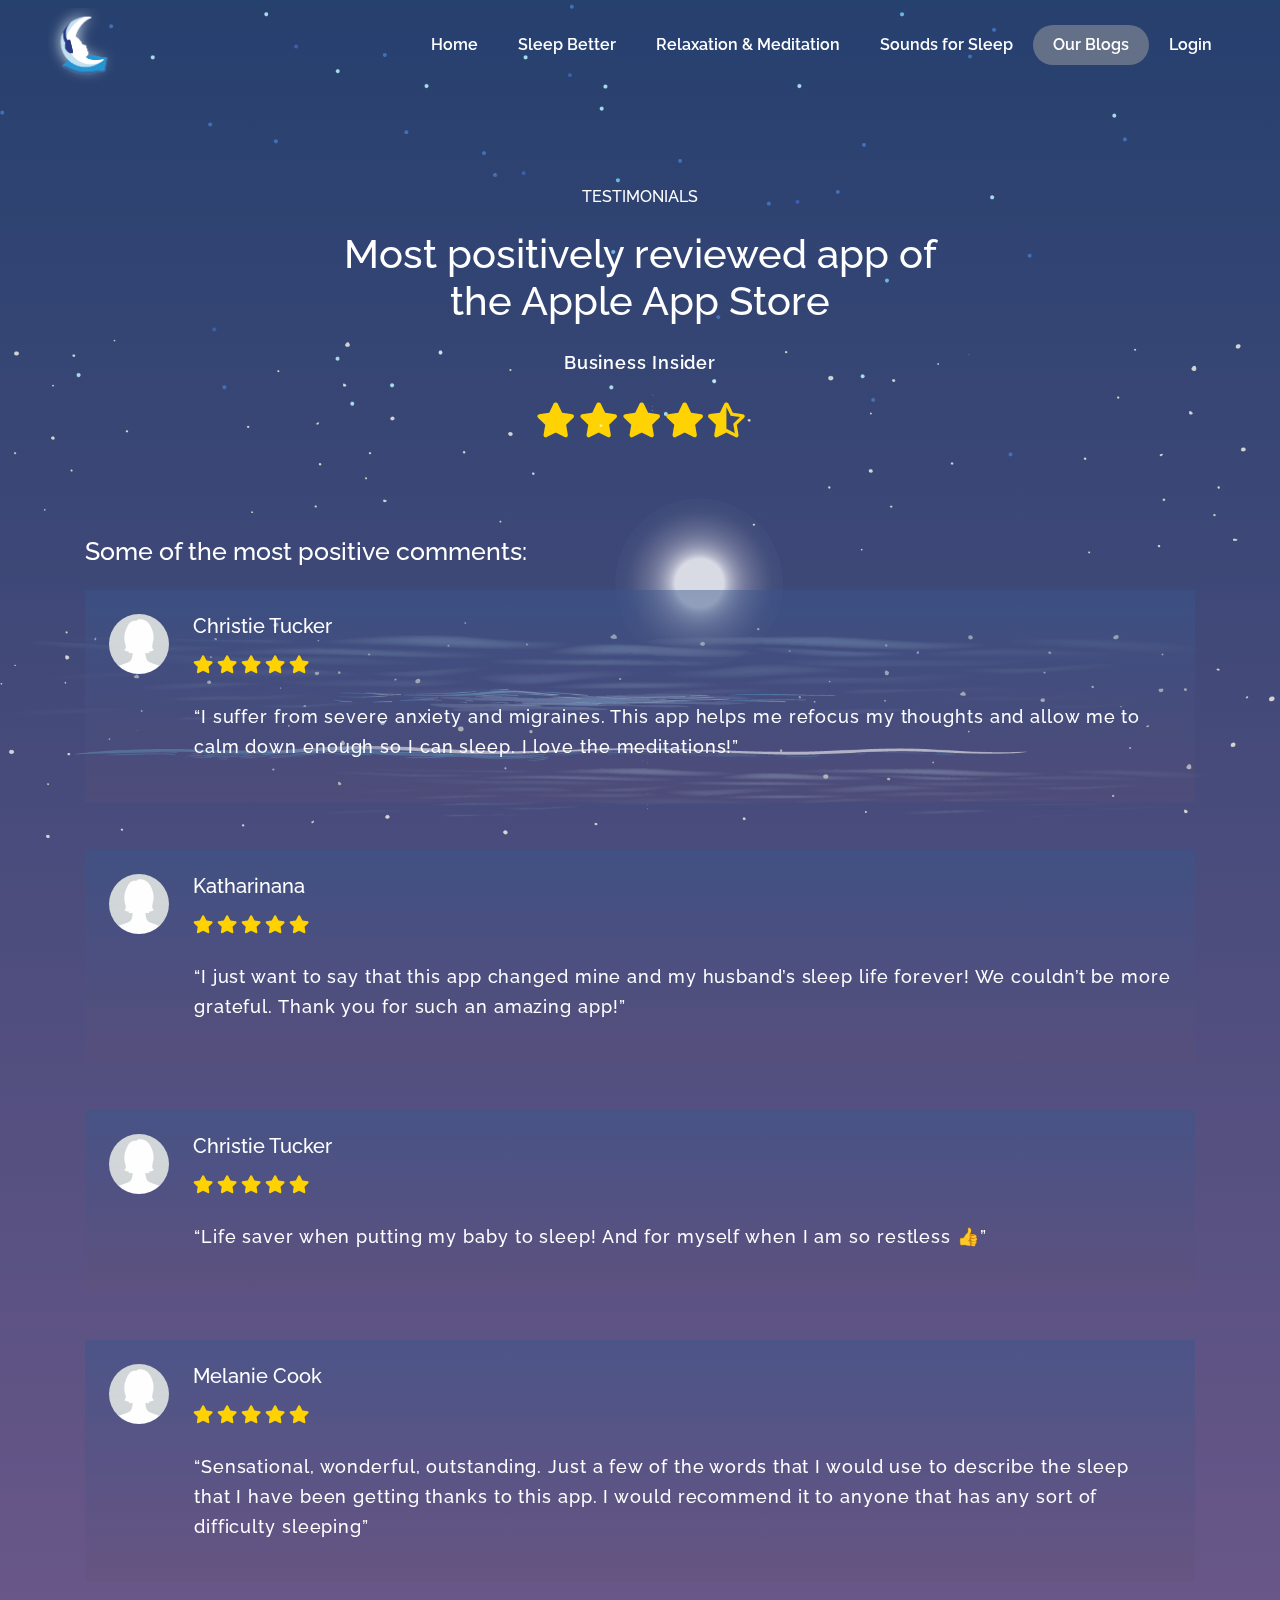
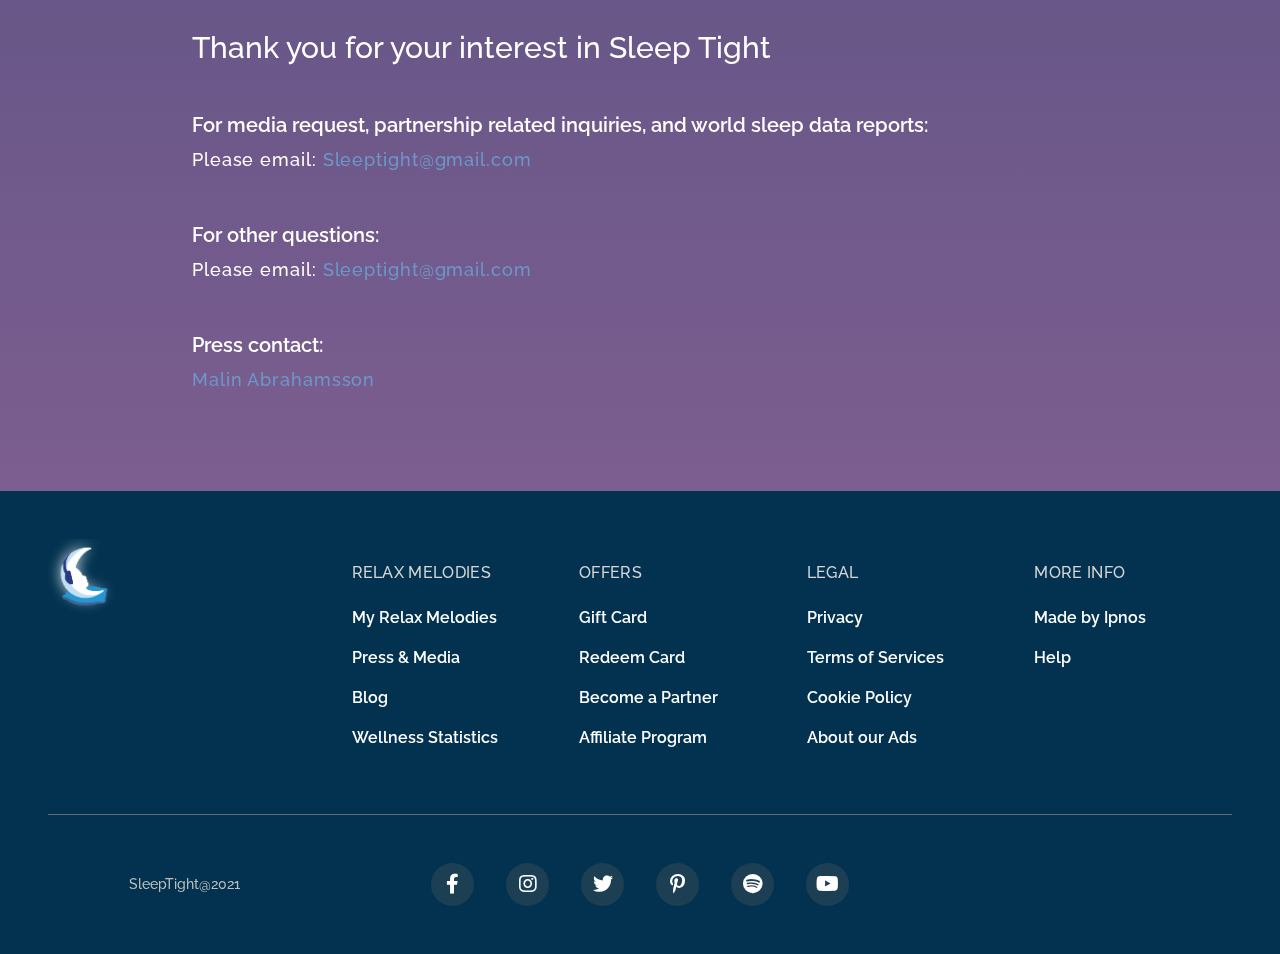
==== blog.html @ ca42e369 "Full HTML" ====
<!DOCTYPE html>
<html lang="en">

<head>
    <meta charset="UTF-8">
    <meta http-equiv="X-UA-Compatible" content="IE=edge">
    <meta name="viewport" content="width=device-width, initial-scale=1.0">
    <title>Sleep Tight</title>
    <!-- BOOSTRAP CSS -->
    <link rel="stylesheet" href="https://cdnjs.cloudflare.com/ajax/libs/font-awesome/5.15.0/css/all.min.css">
    <link rel="stylesheet" href="./css/bootstrap.min.css">
    <link rel="stylesheet" href="./css/style.css">
    <link rel="stylesheet" href="./css/responsive.css">
</head>

<body>
    <section class="bg-gradient-page">
        <!-- START HEADER -->
        <header class="blog bg-start pb-5">
            <div class="header-nav py-2">
                <div class="container-fluid px-3 px-md-5">
                    <div class="row align-items-start align-items-xl-center justify-content-between">
                        <div class="col-2">
                            <a href="index.html">
                                <img src="./images/logo-header.png" width="80px" class="header-logo" alt="">
                            </a>
                        </div>
                        <div class="col-lg-12 col-xl-10  mt-lg-0 ">
                            <nav class="navbar position-relative navbar-expand-xl justify-content-end px-0">
                                <button class="navbar-toggler bg-white py-1 " type="button" data-toggle="collapse" data-target="#navbarNav" aria-controls="navbarNav" aria-expanded="false" aria-label="Toggle navigation">
                              <i class="fas fa-bars"></i>
                            </button>
                                <div class="collapse navbar-collapse justify-content-end" id="navbarNav">
                                    <ul class="navbar-nav">
                                        <li class="nav-item px-1">
                                            <a class="nav-link font-600 mx-2 font-16px" href="index.html">Home <span class="sr-only">(current)</span></a>
                                        </li>
                                        <li class="nav-item px-1 ">
                                            <a class="nav-link font-600 mx-2 font-16px" href="sleep-better.html">Sleep Better</a>
                                        </li>
                                        <li class="nav-item px-1 ">
                                            <a class="nav-link font-600 mx-2 font-16px" href="relaxation-meditation.html">Relaxation & Meditation</a>
                                        </li>
                                        <li class="nav-item px-1 ">
                                            <a class="nav-link font-600 mx-2 font-16px" href="sleep-sounds.html">Sounds for Sleep</a>
                                        </li>
                                        <li class="nav-item px-1 active">
                                            <a class="nav-link font-600 mx-2 font-16px" href="blog.html">Our Blogs</a>
                                        </li>
                                        <li class="nav-item px-1">
                                            <a class="nav-link font-600 mx-2 font-16px" href="login.html">Login</a>
                                        </li>
                                    </ul>
                                </div>
                            </nav>
                        </div>
                    </div>
                </div>
            </div>
            <div class="header-content container pt-5">
                <div class="row justify-content-center mt-5">
                    <div class="col-sm-12 col-md-10 col-lg-7 text-white">
                        <div class="font-600 text-center">
                            <h3 class="font-16px">TESTIMONIALS</h3>
                            <h1 class="font-40px my-4">
                                Most positively reviewed app of the Apple App Store
                            </h1>
                            <p> Business Insider </p>
                            <div class="icon-start mt-4">
                                <i class="fas fa-star"></i>
                                <i class="fas fa-star"></i>
                                <i class="fas fa-star"></i>
                                <i class="fas fa-star"></i>
                                <i class="fas fa-star-half-alt"></i>
                            </div>
                        </div>
                    </div>
                </div>
            </div>
        </header>
        <!-- END HEADER -->
        <!-- ============================ -->
        <!-- START GET STARTED -->
        <!-- BLOG CONTENT -->
        <section class="blog-content position-relative text-white py-5">
            <div class="bg-blog-moon"></div>
            <div class="blog-comment">
                <div class="container">
                    <h4 class="font-500 font-25px mb-4">Some of the most positive comments:</h4>
                    <!-- 1 -->
                    <div class="item-cmt p-4 mb-5">
                        <div class="d-flex align-items-start">
                            <img src="./images/avatar.jpg" class="rounded-circle mr-4" width="60px" alt="">
                            <div class="info font-500">
                                <h6 class="font-20px">Christie Tucker</h6>
                                <div class="icon-start mt-3 mb-4">
                                    <i class="fas fa-star"></i>
                                    <i class="fas fa-star"></i>
                                    <i class="fas fa-star"></i>
                                    <i class="fas fa-star"></i>
                                    <i class="fas fa-star"></i>
                                </div>
                            </div>
                        </div>
                        <p class="font-500">
                            “I suffer from severe anxiety and migraines. This app helps me refocus my thoughts and allow me to calm down enough so I can sleep. I love the meditations!”
                        </p>
                    </div>
                    <!-- 2 -->
                    <div class="item-cmt p-4 mb-5">
                        <div class="d-flex align-items-start">
                            <img src="./images/avatar.jpg" class="rounded-circle mr-4" width="60px" alt="">
                            <div class="info font-500">
                                <h6 class="font-20px"> Katharinana </h6>
                                <div class="icon-start mt-3 mb-4">
                                    <i class="fas fa-star"></i>
                                    <i class="fas fa-star"></i>
                                    <i class="fas fa-star"></i>
                                    <i class="fas fa-star"></i>
                                    <i class="fas fa-star"></i>
                                </div>
                            </div>
                        </div>
                        <p class="font-500">
                            “I just want to say that this app changed mine and my husband’s sleep life forever! We couldn’t be more grateful. Thank you for such an amazing app!”
                        </p>
                    </div>
                    <!-- 3 -->
                    <div class="item-cmt p-4 mb-5">
                        <div class="d-flex align-items-start">
                            <img src="./images/avatar.jpg" class="rounded-circle mr-4" width="60px" alt="">
                            <div class="info font-500">
                                <h6 class="font-20px"> Christie Tucker </h6>
                                <div class="icon-start mt-3 mb-4">
                                    <i class="fas fa-star"></i>
                                    <i class="fas fa-star"></i>
                                    <i class="fas fa-star"></i>
                                    <i class="fas fa-star"></i>
                                    <i class="fas fa-star"></i>
                                </div>
                            </div>
                        </div>
                        <p class="font-500">
                            “Life saver when putting my baby to sleep! And for myself when I am so restless 👍”
                        </p>
                    </div>
                    <!-- 4 -->
                    <div class="item-cmt p-4 mb-5">
                        <div class="d-flex align-items-start">
                            <img src="./images/avatar.jpg" class="rounded-circle mr-4" width="60px" alt="">
                            <div class="info font-500">
                                <h6 class="font-20px"> Melanie Cook </h6>
                                <div class="icon-start mt-3 mb-4">
                                    <i class="fas fa-star"></i>
                                    <i class="fas fa-star"></i>
                                    <i class="fas fa-star"></i>
                                    <i class="fas fa-star"></i>
                                    <i class="fas fa-star"></i>
                                </div>
                            </div>
                        </div>
                        <p class="font-500">
                            “Sensational, wonderful, outstanding. Just a few of the words that I would use to describe the sleep that I have been getting thanks to this app. I would recommend it to anyone that has any sort of difficulty sleeping”
                        </p>
                    </div>
                </div>
            </div>
            <!-- Blog Contact  -->
            <div class="blog-contact">
                <div class="container">
                    <div class="row justify-content-center">
                        <div class="col-md-12 col-lg-10 ml-0 ml-lg-4 font-600">
                            <h2 class="font-30px">Thank you for your interest in Sleep Tight</h2>
                            <div class="item font-500 my-5">
                                <h4 class="font-20px font-600">For media request, partnership related inquiries, and world sleep data reports:</h4>
                                <p>Please email: <a href="#">Sleeptight@gmail.com</a></p>
                            </div>
                            <div class="item font-500 my-5">
                                <h4 class="font-20px font-600">For other questions:</h4>
                                <p>Please email: <a href="#">Sleeptight@gmail.com</a></p>
                            </div>
                            <div class="item font-500 my-5">
                                <h4 class="font-20px font-600">Press contact:</h4>
                                <p><a href="#">Malin Abrahamsson</a></p>
                            </div>
                        </div>
                    </div>
                </div>
            </div>
            <!--  -->
        </section>
        <!-- END BLOG CONTENT -->
    </section>
    <!-- START FOOTER -->
    <footer class="pt-5 bg-footer">
        <div class="container-fluid px-3 px-md-5">
            <!-- footer list -->
            <div class="row">
                <div class="col-sm-3">
                    <img src="./images/logo-header.png" width="80px" alt="" class="header-logo">
                </div>
                <div class="col-sm-9 mt-4">
                    <div class="row">
                        <div class="col-12 col-sm-6 col-md-6 col-lg-3 mb-5 mb-lg-0">
                            <ul class="list-unstyled text-white">
                                <h3 class="font-16px mb-4">RELAX MELODIES</h3>
                                <li class="my-3">
                                    <a href="#"> My Relax Melodies </a>
                                </li>
                                <li class="my-3">
                                    <a href="#"> Press & Media </a>
                                </li>
                                <li class="my-3">
                                    <a href="#"> Blog </a>
                                </li>
                                <li class="my-3">
                                    <a href="#"> Wellness Statistics </a>
                                </li>
                            </ul>
                        </div>
                        <div class="col-12 col-sm-6 col-md-6 col-lg-3 mb-5 mb-lg-0">
                            <ul class="list-unstyled text-white">
                                <h3 class="font-16px mb-4">OFFERS </h3>
                                <li class="my-3">
                                    <a href="#"> Gift Card</a>
                                </li>
                                <li class="my-3">
                                    <a href="#"> Redeem Card</a>
                                </li>
                                <li class="my-3">
                                    <a href="#">Become a Partner </a>
                                </li>
                                <li class="my-3">
                                    <a href="#">Affiliate Program </a>
                                </li>
                            </ul>
                        </div>
                        <div class="col-12 col-sm-6 col-md-6 col-lg-3 mb-5 mb-lg-0 ">
                            <ul class="list-unstyled text-white">
                                <h3 class="font-16px mb-4">LEGAL </h3>
                                <li class="my-3">
                                    <a href="#"> Privacy</a>
                                </li>
                                <li class="my-3">
                                    <a href="#"> Terms of Services </a>
                                </li>
                                <li class="my-3">
                                    <a href="#"> Cookie Policy </a>
                                </li>
                                <li class="my-3">
                                    <a href="#"> About our Ads </a>
                                </li>
                            </ul>
                        </div>
                        <div class="col-12 col-sm-6 col-md-6 col-lg-3">
                            <ul class="list-unstyled text-white">
                                <h3 class="font-16px mb-4">MORE INFO</h3>
                                <li class="my-3">
                                    <a href="#"> Made by Ipnos </a>
                                </li>
                                <li class="my-3">
                                    <a href="#"> Help </a>
                                </li>
                            </ul>
                        </div>
                    </div>
                </div>
            </div>
            <!-- copy right -->
            <hr class="bg-secondary my-5">
            <div class="copy-right pb-5">
                <div class="row align-items-center">
                    <div class="col-md-12 col-lg-3 text-center ">
                        <h6 class="font-14px mb-0">SleepTight@2021</h6>
                    </div>
                    <div class="col-md-12 col-lg-6 mt-4 mt-lg-0">
                        <div class="icon-social d-flex justify-content-between justify-content-lg-center">
                            <a href="#" class="mr-2 mx-md-3"><i class="fab fa-facebook-f "></i></a>
                            <a href="#" class="mx-2 mx-md-3"><i class="fab fa-instagram "></i></a>
                            <a href="#" class="mx-2 mx-md-3"><i class="fab fa-twitter "></i></a>
                            <a href="#" class="mx-2 mx-md-3"><i class="fab fa-pinterest-p "></i></a>
                            <a href="#" class="mx-2 mx-md-3"><i class="fab fa-spotify "></i></a>
                            <a href="#" class="ml-2 mx-md-3"><i class="fab fa-youtube "></i></a>
                        </div>
                    </div>
                </div>
            </div>
        </div>
    </footer>
    <!-- END FOOTER -->


    <!-- JQUERY -->
    <script src="./js/jquery.slim.min.js "></script>
    <script src="./js/bootstrap.bundle.min.js "></script>
    <script src="./js/custom.js "></script>
</body>

</html>
---- css/style.css ----
@import url('https://fonts.googleapis.com/css2?family=Raleway:wght@400;500;600;700;800&display=swap');

/*  */

 :root {
    --bg-btn: #6D97CB;
    --bg-footer: #02324F;
    --bg-content: #E1DDC6;
    --nav-hover: #9F9F9F80;
    --bg-content: #F1F1F1;
}


/*  */

html {
    overflow-x: hidden;
    scroll-behavior: smooth;
}

a {
    color: #fff;
}

a:hover {
    color: #fff;
    text-decoration: none;
}

p {
    font-size: 18px;
    line-height: 30px;
    letter-spacing: 0.05em;
}

.bg-gradient-page {
    background: linear-gradient(180deg, rgba(17, 45, 96, 0.91) 0%, rgba(76, 34, 103, 0.73) 100%);
    background-repeat: no-repeat;
}

.bg-gradient-started {
    background: linear-gradient(180deg, rgba(25, 69, 105, 0.93) 0%, rgba(55, 31, 118, 0) 100%);
}

.bg-footer {
    background-color: var(--bg-footer);
}

.bg-content {
    background-color: var(--bg-content);
}

body {
    font-family: 'Raleway', sans-serif;
    font-weight: 600;
}

.lh-30 {
    line-height: 30px;
}

.font-400 {
    font-weight: 400;
}

.font-500 {
    font-weight: 500;
}

.font-600 {
    font-weight: 600;
}

.font-700 {
    font-weight: 700;
}

.font-800 {
    font-weight: 800;
}


/*  */

.font-14px {
    font-size: 14px;
}

.font-16px {
    font-size: 16px;
}

.font-18px {
    font-size: 18px;
    line-height: 30px;
}

.font-20px {
    font-size: 20px;
}

.font-25px {
    font-size: 25px;
}

.font-30px {
    font-size: 30px;
    line-height: 35px;
}

.font-40px {
    font-size: 40px;
    line-height: 47px;
}

.font-50px {
    font-size: 50px;
    line-height: 59px;
}

.font-80px {
    font-size: 80px;
}


/*  */

.radius-30 {
    border-radius: 30px;
}

.btn-page {
    border-radius: 30px;
    background-color: var(--bg-btn);
    color: #fff;
    font-size: 18px;
    padding: 8px 45px;
    font-weight: 500;
    transition: all .6s ease;
    box-shadow: rgba(149, 157, 165, 0.2) 0px 8px 24px;
}

.btn-page:hover {
    background-color: var(--bg-content);
    color: var(--bg-btn);
}

.list-content {
    list-style: none;
}

.list-content li {
    display: flex;
    /* align-items: center; */
    font-size: 18px;
    font-weight: 500;
    line-height: 30px;
}

.list-content li:not(:last-child) {
    margin-bottom: 35px;
}

.list-content li i {
    transform: translateY(10px);
    font-size: 7px;
    margin-right: 10px;
    color: var(--bg-btn);
}


/* ---------------------- */

.bg-start {
    background-image: url(../images/start-bg.png);
}


/* HEADER */

header {
    /* background-color: #000; */
    background-image: url(../images/background.png);
    background-repeat: no-repeat;
    background-position: center;
    background-size: cover;
    position: relative;
}

header.home {
    background-image: url(../images/start-bg.png);
    background-repeat: no-repeat;
    background-position: center;
    background-size: cover;
    position: relative;
    height: auto;
}

header.home::before {
    content: "";
    position: absolute;
    width: 100%;
    height: 100%;
    top: 0;
    left: 0;
    background-image: url(../images/moon.gif);
    background-repeat: no-repeat;
    background-position: center;
    background-size: cover;
    mix-blend-mode: screen;
    opacity: .3;
}

header.header-banner {
    height: 140vh;
}

header .header-nav.fixed {
    position: fixed;
    top: 0;
    left: 0;
    width: 100%;
    background-color: var(--bg-footer);
    z-index: 100;
    transition: all .3s ease;
}

header .navbar .collapse ul li.active {
    background-color: var(--nav-hover);
    border-radius: 30px;
}


/* header .navbar .collapse ul li a {
    padding: 0.3rem 1rem;
} */

header .navbar .navbar-toggler {
    position: absolute;
    top: -55px;
    right: 0;
}

header .navbar .navbar-toggler i {
    color: var(--bg-footer);
    font-size: 30px;
}

.header-logo {
    width: 70px;
}


/* END HEADER */


/* HOME PAGE */

.sea::before {
    content: " ";
    position: absolute;
    top: -130px;
    left: 0;
    width: 100%;
    height: 100%;
    background: url(../images/seaa.png);
    background-repeat: no-repeat;
    background-position: bottom;
    background-size: cover;
    mix-blend-mode: screen;
    opacity: .3;
}


/* END HOME PAGE */


/* RELAXED & MEDITATION */

.meditate-tip img {
    mix-blend-mode: multiply;
}


/* END RELAXED MEDITATION */


/* START FOOTER */

footer ul h3 {
    letter-spacing: 0.02em;
    color: #D5D5D5;
}

footer .copy-right h6 {
    color: #BEBEBE;
}

footer .copy-right .icon-social a {
    display: inline-block;
    width: 43px;
    height: 43px;
    line-height: 43px;
    text-align: center;
    border-radius: 50%;
    font-size: 20px;
    background-color: #6161614A;
    transition: all .5s ease;
}

footer .copy-right .icon-social a:hover {
    color: var(--bg-footer);
    background-color: #fff;
}


/* END FOOTER */


/* SHARE SIDEBAR  */

.share a.social-item:hover,
.share .share-more a:hover {
    background-color: var(--bg-footer);
    color: #fff;
}

.share a.social-item {
    display: inline-block;
    color: var(--bg-footer);
    background-color: #fff;
    border: 1px solid var(--bg-footer);
    width: 40px;
    height: 40px;
    line-height: 40px;
    border-radius: 50%;
    text-align: center;
    font-size: 20px;
    margin-bottom: 20px;
    transition: all .5s ease;
}

.share .share-more {
    border: 1px solid var(--bg-footer);
    border-radius: 150px;
    width: 40px;
    display: none;
}

.share .share-more a {
    display: inline-block;
    width: 100%;
    height: 40px;
    line-height: 40px;
    text-align: center;
    border-bottom: 1px solid var(--bg-footer);
    color: var(--bg-footer);
    background-color: #fff;
}

.share .share-more a:last-child {
    border: none;
    border-bottom-left-radius: 150px;
    border-bottom-right-radius: 150px;
}

.share .share-more a:first-child {
    border-top-left-radius: 150px;
    border-top-right-radius: 150px;
}


/* END SHARE SIDEBAR */


/* START BLOG */


/* header.blog {
height: 100vh;
} */

header.blog .header-content .icon-start i {
    color: #FFD203;
    font-size: 35px;
}

.bg-blog-moon {
    position: absolute;
    top: -150px;
    left: 0;
    width: 100%;
    height: 500px;
    background-image: url(../images/seaa.png);
    background-size: cover;
    background-repeat: no-repeat;
    background-position: center;
    mix-blend-mode: screen;
    opacity: .8;
    z-index: 1;
}

.blog-comment .container {
    z-index: 2;
    position: relative;
}

.blog-comment .item-cmt {
    background: linear-gradient(180deg, rgba(57, 86, 140, 0.47) 0%, rgba(100, 78, 114, 0.24) 100%);
}

.blog-comment .icon-start i {
    color: #FFD203;
    font-size: 18px;
}

.blog-comment .item-cmt p {
    margin-left: 85px;
}

.blog-contact .item p a {
    color: var(--bg-btn);
}


/* END BLOG */


/* START LOGIN */

.login {
    height: auto;
}

.login::before {
    content: "";
    position: absolute;
    top: 0;
    left: 0;
    width: 100%;
    height: 100%;
    background-image: url(../images/bg-login.png);
    background-repeat: no-repeat;
    /* background-size: cover; */
    background-position: center;
}

.login .login-form {
    background: linear-gradient(180deg, rgba(17, 45, 96, 0.88) 0%, rgba(17, 45, 96, 0.58) 100%);
}

.login .login-form .wellcome h4 {
    color: #A4A4A4;
}

.login .login-form .form-group .form-control:focus {
    box-shadow: none;
}

.login .login-form .form-group .form-control {
    background: transparent;
    color: #7B7B7B;
    font-size: 13px;
    line-height: 20px;
    font-weight: 500;
    border: none;
    border-bottom: 1px solid #7B7B7B;
    border-radius: unset;
}

.login .login-form .form-group .forgot {
    color: var(--bg-btn);
    font-size: 13px;
    font-weight: 500;
}

.login .login-form .login-other .btn {
    text-align: left;
    background: rgba(123, 147, 175, 0.62);
}

.login .login-form .login-other .btn i {
    margin-left: 25px;
    margin-right: 15px;
    font-size: 24px;
    width: 20px;
}

.login .dont-account p a {
    color: var(--bg-btn);
}


/* END LOGIN */
---- css/responsive.css ----
@media (max-width:1199px) {
    .login .login-form .login-other .btn i {
        margin-left: 100px;
    }
}

@media (max-width:990px) {
    .font-80px {
        font-size: 60px;
    }
    header .header-logo {
        width: 80px;
    }
    .share {
        margin-top: 30px;
    }
    .share .share-more {
        width: 200px;
        height: 100%;
    }
    .share .share-more a {
        border-bottom: none;
        border-right: 1px solid var(--bg-footer);
    }
    .share .share-more a:first-child {
        border-bottom-left-radius: 150px;
        border-top-right-radius: unset;
    }
    .share .share-more a:last-child {
        border-right: none;
        border-top-right-radius: 150px;
        border-bottom-right-radius: 150px;
        border-bottom-left-radius: unset;
    }
    .login .login-form .login-other .btn i {
        margin-left: 90px;
    }
}

@media (max-width:767px) {
    .blog-comment .item-cmt p {
        margin-left: 0;
    }
    header.header-banner {
        height: 120vh;
    }
    .font-50px {
        font-size: 35px;
    }
    .login .login-form .login-other .btn i {
        margin-left: 50px;
        font-size: 20px;
    }
}

@media (max-width:575px) {
    .font-80px {
        font-size: 45px;
    }
    header .header-logo {
        width: 60px;
    }
    footer .copy-right .icon-social a {
        display: inline-block;
        width: 40px;
        height: 40px;
        line-height: 40px;
        text-align: center;
        border-radius: 50%;
        font-size: 18px;
        background-color: #6161614A;
    }
    .login .login-form .login-other .btn {
        padding: 8px 25px;
        font-size: 18px;
    }
    header .navbar .navbar-toggler {
        top: -50px;
    }
    header.header-banner {
        height: 100vh;
    }
}

@media (max-width:420px) {
    .login .login-form .login-other .btn {
        padding: 8px 25px;
        font-size: 16px;
    }
    .login .login-form .login-other .btn i {
        margin-left: 30px;
        font-size: 14px;
        margin-right: 5px;
    }
}

@media (max-width:375px) {
    .login .login-form .login-other .btn {
        padding: 8px 25px;
        font-size: 12px;
    }
    .login .login-form .login-other .btn i {
        margin-left: 20px;
        margin-right: 5px;
    }
}


/* @media (max-width:990px) {
    header .navbar .navbar-toggler {
        top: -90px;
    }
}

@media (max-width:768px) {
    header .navbar .navbar-toggler {
        top: -70px;
    }
}

@media (max-width:567px) {
    header .navbar .navbar-toggler {
        top: -40px;
    }
}

@media (max-width:450px) {
    header .navbar .navbar-toggler {
        top: -30px;
    }
} */
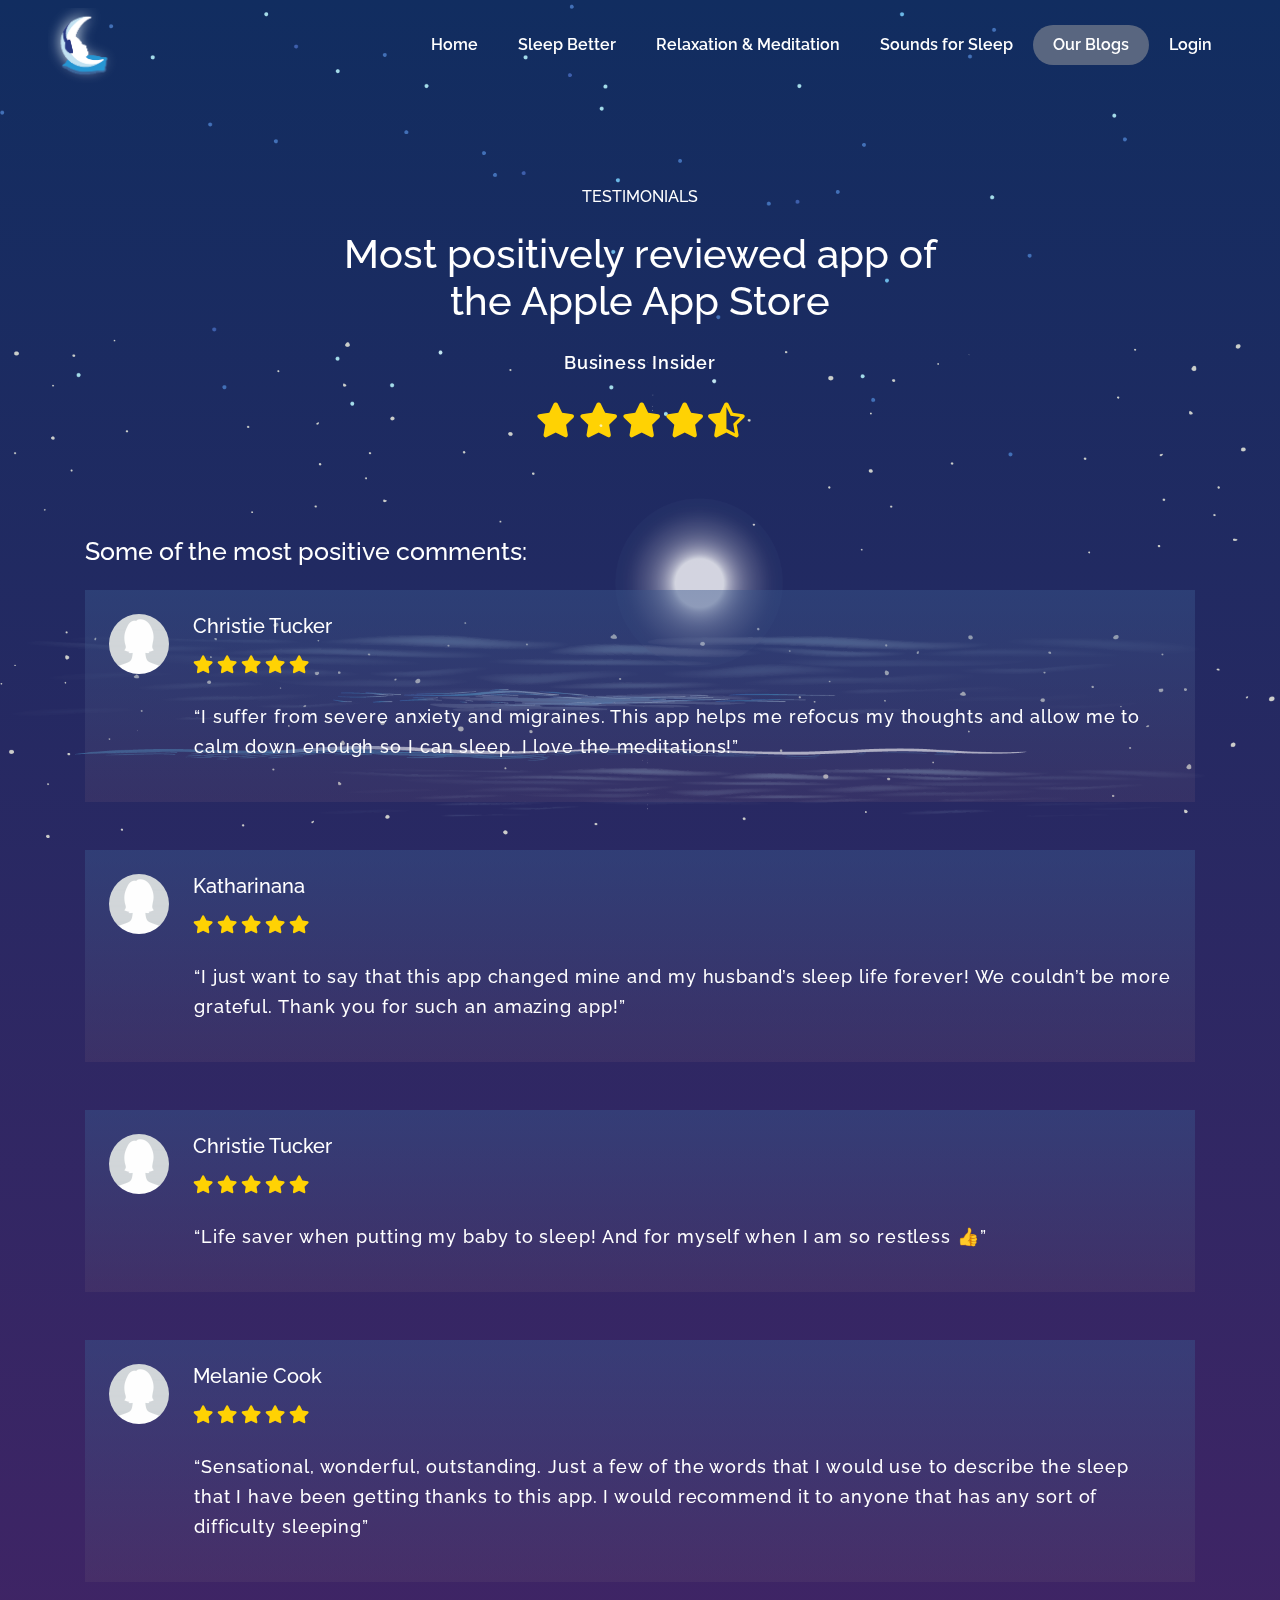
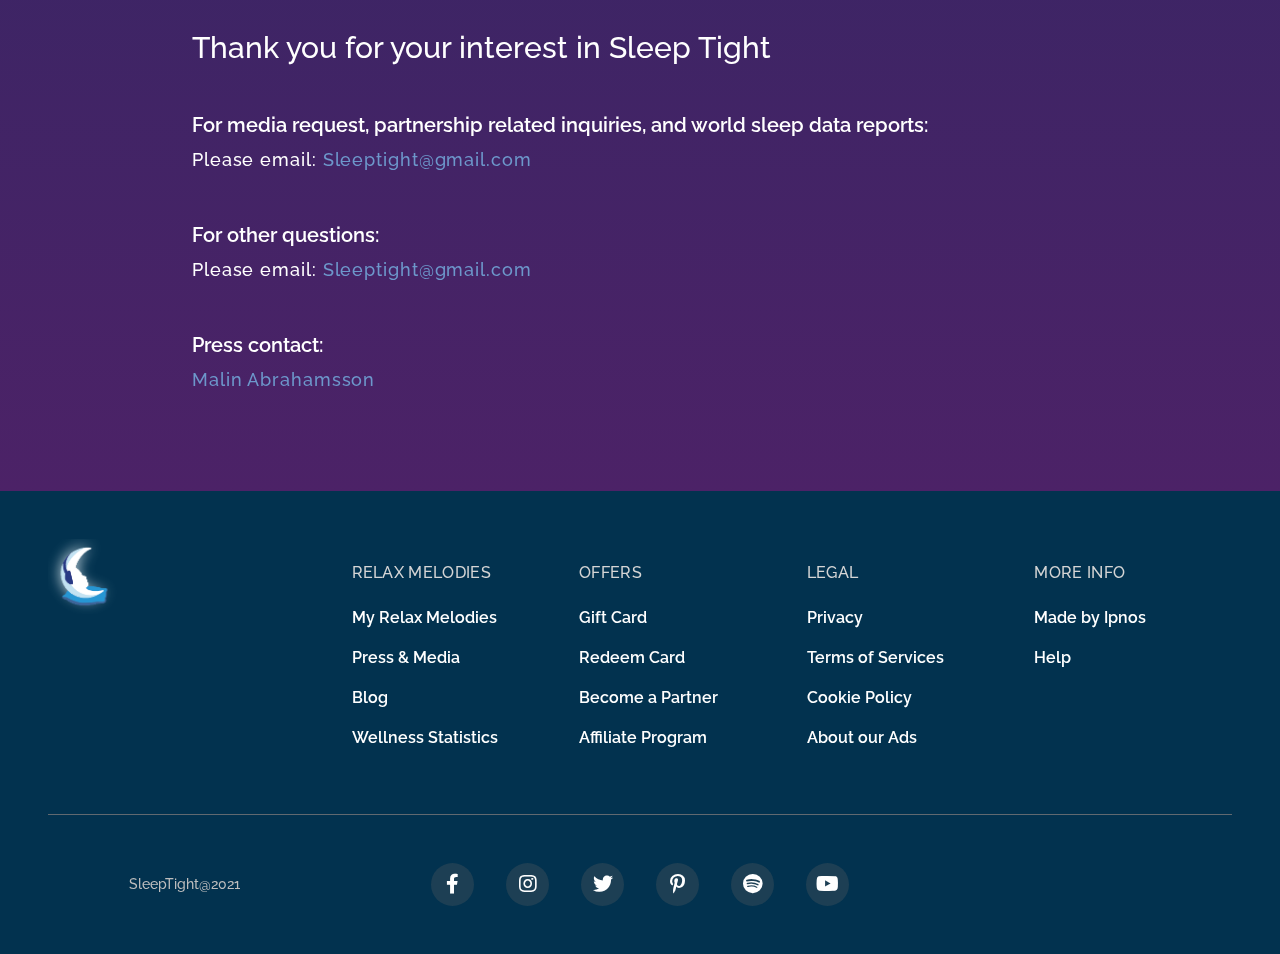
==== commit da4a0b0b: "Upp" ====
--- a/blog.html
+++ b/blog.html
@@ -16,7 +16,7 @@
 <body>
     <section class="bg-gradient-page">
         <!-- START HEADER -->
-        <header class="blog bg-start pb-5">
+        <header class="blog bg-start h-auto pb-5">
             <div class="header-nav py-2">
                 <div class="container-fluid px-3 px-md-5">
                     <div class="row align-items-start align-items-xl-center justify-content-between">
--- a/css/style.css
+++ b/css/style.css
@@ -31,23 +31,6 @@
     font-size: 18px;
     line-height: 30px;
     letter-spacing: 0.05em;
-}
-
-.bg-gradient-page {
-    background: linear-gradient(180deg, rgba(17, 45, 96, 0.91) 0%, rgba(76, 34, 103, 0.73) 100%);
-    background-repeat: no-repeat;
-}
-
-.bg-gradient-started {
-    background: linear-gradient(180deg, rgba(25, 69, 105, 0.93) 0%, rgba(55, 31, 118, 0) 100%);
-}
-
-.bg-footer {
-    background-color: var(--bg-footer);
-}
-
-.bg-content {
-    background-color: var(--bg-content);
 }
 
 body {
@@ -171,6 +154,23 @@
 
 /* ---------------------- */
 
+.bg-gradient-page {
+    background: linear-gradient(180deg, #112D60, #4c2267);
+    background-repeat: no-repeat;
+}
+
+.bg-gradient-started {
+    background: linear-gradient(180deg, rgba(25, 69, 105, 0.93) 0%, rgba(55, 31, 118, 0) 100%);
+}
+
+.bg-footer {
+    background-color: var(--bg-footer);
+}
+
+.bg-content {
+    background-color: var(--bg-content);
+}
+
 .bg-start {
     background-image: url(../images/start-bg.png);
 }
@@ -185,6 +185,7 @@
     background-position: center;
     background-size: cover;
     position: relative;
+    height: 100vh;
 }
 
 header.home {
@@ -193,7 +194,6 @@
     background-position: center;
     background-size: cover;
     position: relative;
-    height: auto;
 }
 
 header.home::before {
@@ -211,10 +211,6 @@
     opacity: .3;
 }
 
-header.header-banner {
-    height: 140vh;
-}
-
 header .header-nav.fixed {
     position: fixed;
     top: 0;
@@ -237,7 +233,7 @@
 
 header .navbar .navbar-toggler {
     position: absolute;
-    top: -55px;
+    top: -60px;
     right: 0;
 }
 
@@ -259,16 +255,16 @@
 .sea::before {
     content: " ";
     position: absolute;
-    top: -130px;
+    top: -150px;
     left: 0;
     width: 100%;
     height: 100%;
     background: url(../images/seaa.png);
     background-repeat: no-repeat;
-    background-position: bottom;
+    background-position: center;
     background-size: cover;
     mix-blend-mode: screen;
-    opacity: .3;
+    opacity: .5;
 }
 
 
--- a/css/responsive.css
+++ b/css/responsive.css
@@ -35,14 +35,14 @@
     .login .login-form .login-other .btn i {
         margin-left: 90px;
     }
+    header.home {
+        height: auto;
+    }
 }
 
 @media (max-width:767px) {
     .blog-comment .item-cmt p {
         margin-left: 0;
-    }
-    header.header-banner {
-        height: 120vh;
     }
     .font-50px {
         font-size: 35px;
@@ -50,6 +50,13 @@
     .login .login-form .login-other .btn i {
         margin-left: 50px;
         font-size: 20px;
+    }
+    img.banner-sounds,
+    img.banner-relax {
+        width: 65%;
+    }
+    img.banner-better {
+        width: 80%;
     }
 }
 
@@ -77,9 +84,6 @@
     header .navbar .navbar-toggler {
         top: -50px;
     }
-    header.header-banner {
-        height: 100vh;
-    }
 }
 
 @media (max-width:420px) {
@@ -103,29 +107,4 @@
         margin-left: 20px;
         margin-right: 5px;
     }
-}
-
-
-/* @media (max-width:990px) {
-    header .navbar .navbar-toggler {
-        top: -90px;
-    }
-}
-
-@media (max-width:768px) {
-    header .navbar .navbar-toggler {
-        top: -70px;
-    }
-}
-
-@media (max-width:567px) {
-    header .navbar .navbar-toggler {
-        top: -40px;
-    }
-}
-
-@media (max-width:450px) {
-    header .navbar .navbar-toggler {
-        top: -30px;
-    }
-} */+}